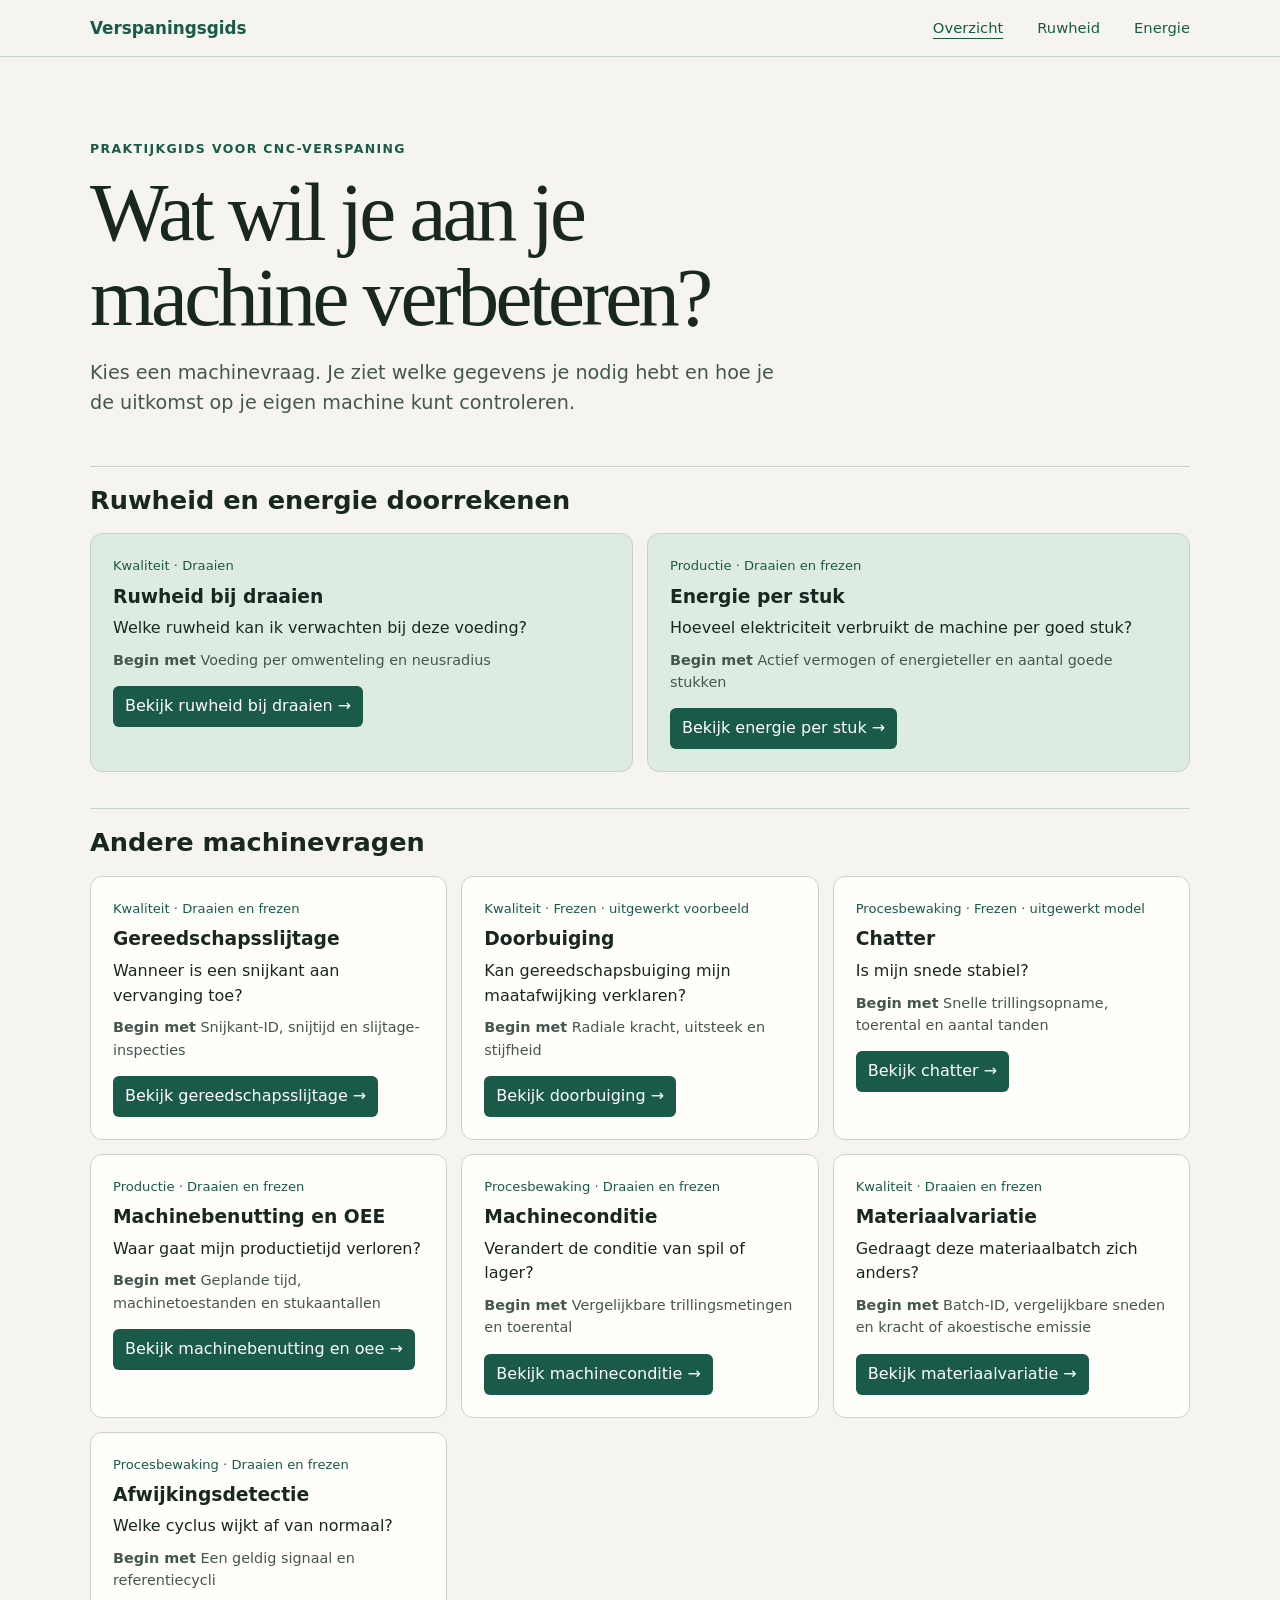
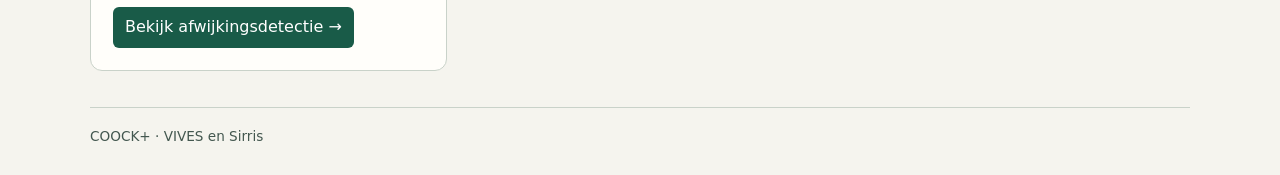
==== index.html @ 27d99ca6 "Voeg modelgebaseerde verspaningsgids toe" ====
<!doctype html>
<html lang="nl-BE">
<head>
  <meta charset="utf-8">
  <meta name="viewport" content="width=device-width, initial-scale=1">
  <title>Overzicht | Verspaningsgids</title>
  <link rel="stylesheet" href="gids.css">
</head>
<body>
<header class="top"><nav class="wrap" aria-label="Hoofdnavigatie">
  <a class="brand" href="index.html">Verspaningsgids</a>
  <div><a href="index.html" aria-current="page">Overzicht</a><a href="ruwheid.html">Ruwheid</a><a href="energie.html">Energie</a></div>
</nav></header>
<main class="wrap">
  <section class="hero">
    <p class="eyebrow">Praktijkgids voor CNC-verspaning</p>
    <h1>Wat wil je aan je<br class="wide"> machine verbeteren?</h1>
    <p class="intro">Kies een machinevraag. Je ziet welke gegevens je nodig hebt en hoe je de uitkomst op je eigen machine kunt controleren.</p>
  </section>
  <section aria-labelledby="ready">
    <div class="section-heading"><h2 id="ready">Ruwheid en energie doorrekenen</h2></div>
    <div class="grid featured">  <article class="card">
    <span class="tag">Kwaliteit · Draaien</span>
    <h3>Ruwheid bij draaien</h3>
    <p>Welke ruwheid kan ik verwachten bij deze voeding?</p>
    <p class="input"><strong>Begin met</strong> Voeding per omwenteling en neusradius</p>
    <a class="button" href="ruwheid.html">Bekijk ruwheid bij draaien <span aria-hidden="true">→</span></a>
  </article>
  <article class="card">
    <span class="tag">Productie · Draaien en frezen</span>
    <h3>Energie per stuk</h3>
    <p>Hoeveel elektriciteit verbruikt de machine per goed stuk?</p>
    <p class="input"><strong>Begin met</strong> Actief vermogen of energieteller en aantal goede stukken</p>
    <a class="button" href="energie.html">Bekijk energie per stuk <span aria-hidden="true">→</span></a>
  </article></div>
  </section>
  <section aria-labelledby="more">
    <div class="section-heading"><h2 id="more">Andere machinevragen</h2></div>
    <div class="grid">  <article class="card">
    <span class="tag">Kwaliteit · Draaien en frezen</span>
    <h3>Gereedschapsslijtage</h3>
    <p>Wanneer is een snijkant aan vervanging toe?</p>
    <p class="input"><strong>Begin met</strong> Snijkant-ID, snijtijd en slijtage-inspecties</p>
    
  <a class="button" href="slijtage.html">Bekijk gereedschapsslijtage <span aria-hidden="true">→</span></a>
  </article>
  <article class="card">
    <span class="tag">Kwaliteit · Frezen · uitgewerkt voorbeeld</span>
    <h3>Doorbuiging</h3>
    <p>Kan gereedschapsbuiging mijn maatafwijking verklaren?</p>
    <p class="input"><strong>Begin met</strong> Radiale kracht, uitsteek en stijfheid</p>
    
  <a class="button" href="doorbuiging.html">Bekijk doorbuiging <span aria-hidden="true">→</span></a>
  </article>
  <article class="card">
    <span class="tag">Procesbewaking · Frezen · uitgewerkt model</span>
    <h3>Chatter</h3>
    <p>Is mijn snede stabiel?</p>
    <p class="input"><strong>Begin met</strong> Snelle trillingsopname, toerental en aantal tanden</p>
    
  <a class="button" href="chatter.html">Bekijk chatter <span aria-hidden="true">→</span></a>
  </article>
  <article class="card">
    <span class="tag">Productie · Draaien en frezen</span>
    <h3>Machinebenutting en OEE</h3>
    <p>Waar gaat mijn productietijd verloren?</p>
    <p class="input"><strong>Begin met</strong> Geplande tijd, machinetoestanden en stukaantallen</p>
    
  <a class="button" href="machinebenutting.html">Bekijk machinebenutting en oee <span aria-hidden="true">→</span></a>
  </article>
  <article class="card">
    <span class="tag">Procesbewaking · Draaien en frezen</span>
    <h3>Machineconditie</h3>
    <p>Verandert de conditie van spil of lager?</p>
    <p class="input"><strong>Begin met</strong> Vergelijkbare trillingsmetingen en toerental</p>
    
  <a class="button" href="machineconditie.html">Bekijk machineconditie <span aria-hidden="true">→</span></a>
  </article>
  <article class="card">
    <span class="tag">Kwaliteit · Draaien en frezen</span>
    <h3>Materiaalvariatie</h3>
    <p>Gedraagt deze materiaalbatch zich anders?</p>
    <p class="input"><strong>Begin met</strong> Batch-ID, vergelijkbare sneden en kracht of akoestische emissie</p>
    
  <a class="button" href="materiaalvariatie.html">Bekijk materiaalvariatie <span aria-hidden="true">→</span></a>
  </article>
  <article class="card">
    <span class="tag">Procesbewaking · Draaien en frezen</span>
    <h3>Afwijkingsdetectie</h3>
    <p>Welke cyclus wijkt af van normaal?</p>
    <p class="input"><strong>Begin met</strong> Een geldig signaal en referentiecycli</p>
    
  <a class="button" href="afwijkingsdetectie.html">Bekijk afwijkingsdetectie <span aria-hidden="true">→</span></a>
  </article></div>
  </section>
</main>
<footer class="wrap">COOCK+ · VIVES en Sirris</footer>
</body>
</html>
---- gids.css ----
:root {
  color-scheme: light;
  --paper: #f5f4ee;
  --ink: #182821;
  --muted: #43574f;
  --line: #c9d2c9;
  --green: #195b48;
  --tint: #deebe2;
  font-family: "DM Sans", system-ui, sans-serif;
  color: var(--ink);
  background: var(--paper);
}
* { box-sizing: border-box; }
body { margin: 0; line-height: 1.55; }
.wrap { width: min(1100px, calc(100% - 40px)); margin-inline: auto; }
.top { border-bottom: 1px solid var(--line); }
nav, nav div { display: flex; align-items: center; gap: clamp(12px, 3vw, 34px); flex-wrap: wrap; }
nav { justify-content: space-between; padding-block: 15px; }
a { color: var(--green); }
nav a { font-size: .92rem; text-decoration: none; }
nav a:hover, nav a[aria-current] { text-decoration: underline; text-underline-offset: 5px; }
.brand { font-weight: 800; font-size: 1.05rem; }
.hero { padding-block: clamp(40px, 7vw, 82px) 36px; }
.eyebrow { text-transform: uppercase; letter-spacing: .11em; font-size: .78rem; font-weight: 750; color: var(--green); }
h1, h2, h3, p { margin: 0; }
h1 { font-family: "Instrument Serif", Georgia, serif; font-weight: 500; font-size: clamp(2.65rem, 7vw, 5.2rem); line-height: 1.02; letter-spacing: -.045em; margin-block: 12px 18px; }
h2 { font-size: clamp(1.23rem, 2.5vw, 1.6rem); line-height: 1.2; }
h3 { font-size: 1.17rem; line-height: 1.25; }
.intro { max-width: 58ch; font-size: clamp(1rem, 2vw, 1.2rem); color: var(--muted); }
.section-heading { border-top: 1px solid var(--line); padding-block: 18px; margin-top: 12px; }
.grid { display: grid; grid-template-columns: repeat(3, minmax(0, 1fr)); gap: 14px; margin-bottom: 36px; }
.featured { grid-template-columns: repeat(2, minmax(0, 1fr)); }
.card { padding: 22px; border: 1px solid var(--line); border-radius: 12px; background: #fffefa; display: grid; align-content: start; gap: 8px; }
.featured .card { background: var(--tint); }
.tag { color: var(--green); font-size: .82rem; }
.input, .caption, figcaption { color: var(--muted); font-size: .9rem; }
.button { justify-self: start; text-decoration: none; color: white; background: var(--green); padding: 8px 12px; margin-top: 7px; border-radius: 6px; }
.button:hover { background: #123c30; }
.lab { display: grid; grid-template-columns: minmax(0, .9fr) minmax(0, 1.1fr); border: 1px solid var(--line); border-radius: 13px; background: #fffefa; overflow: hidden; }
.lab-controls, figure { padding: clamp(16px, 3vw, 30px); }
form { display: grid; gap: 6px; margin-block: 15px; max-width: 340px; }
label { font-weight: 650; }
label span { color: var(--muted); font-size: .82rem; font-weight: 500; margin-left: 5px; }
input { width: 100%; font: inherit; color: inherit; border: 1px solid #80948a; border-radius: 5px; padding: 7px 10px; margin-bottom: 6px; }
input[aria-invalid="true"] { border-color: #963318; }
:focus-visible { outline: 3px solid #925419; outline-offset: 3px; }
.result { margin-top: 18px; padding-top: 12px; border-top: 1px solid var(--line); }
.result span { color: var(--muted); font-size: .9rem; }
output { display: block; font-size: clamp(1.8rem, 4vw, 2.8rem); color: var(--green); font-weight: 750; }
figure { margin: 0; background: var(--tint); display: grid; align-content: center; gap: 12px; }
canvas { width: 100%; height: 190px; display: block; }
.reading { margin-block: 40px; max-width: 820px; }
.sources { margin-top: 15px; }
.sources div { padding-block: 12px; border-bottom: 1px solid var(--line); }
dt { font-weight: 750; }
dt span { font-weight: 500; font-size: .85rem; color: var(--green); display: inline-block; margin-left: 8px; }
dd { margin: 4px 0 0; color: var(--muted); }
details { padding: 12px 15px; background: #fffefa; border: 1px solid var(--line); border-radius: 6px; }
summary { cursor: pointer; font-weight: 650; }
details p { margin-top: 10px; }
footer { border-top: 1px solid var(--line); padding-block: 18px 28px; margin-top: 32px; font-size: .85rem; color: var(--muted); }
@media (max-width: 720px) {
  .grid { grid-template-columns: repeat(2, minmax(0, 1fr)); }
  .lab { grid-template-columns: 1fr; }
}
@media (max-width: 480px) {
  .grid { grid-template-columns: 1fr; }
  .wide { display: none; }
}
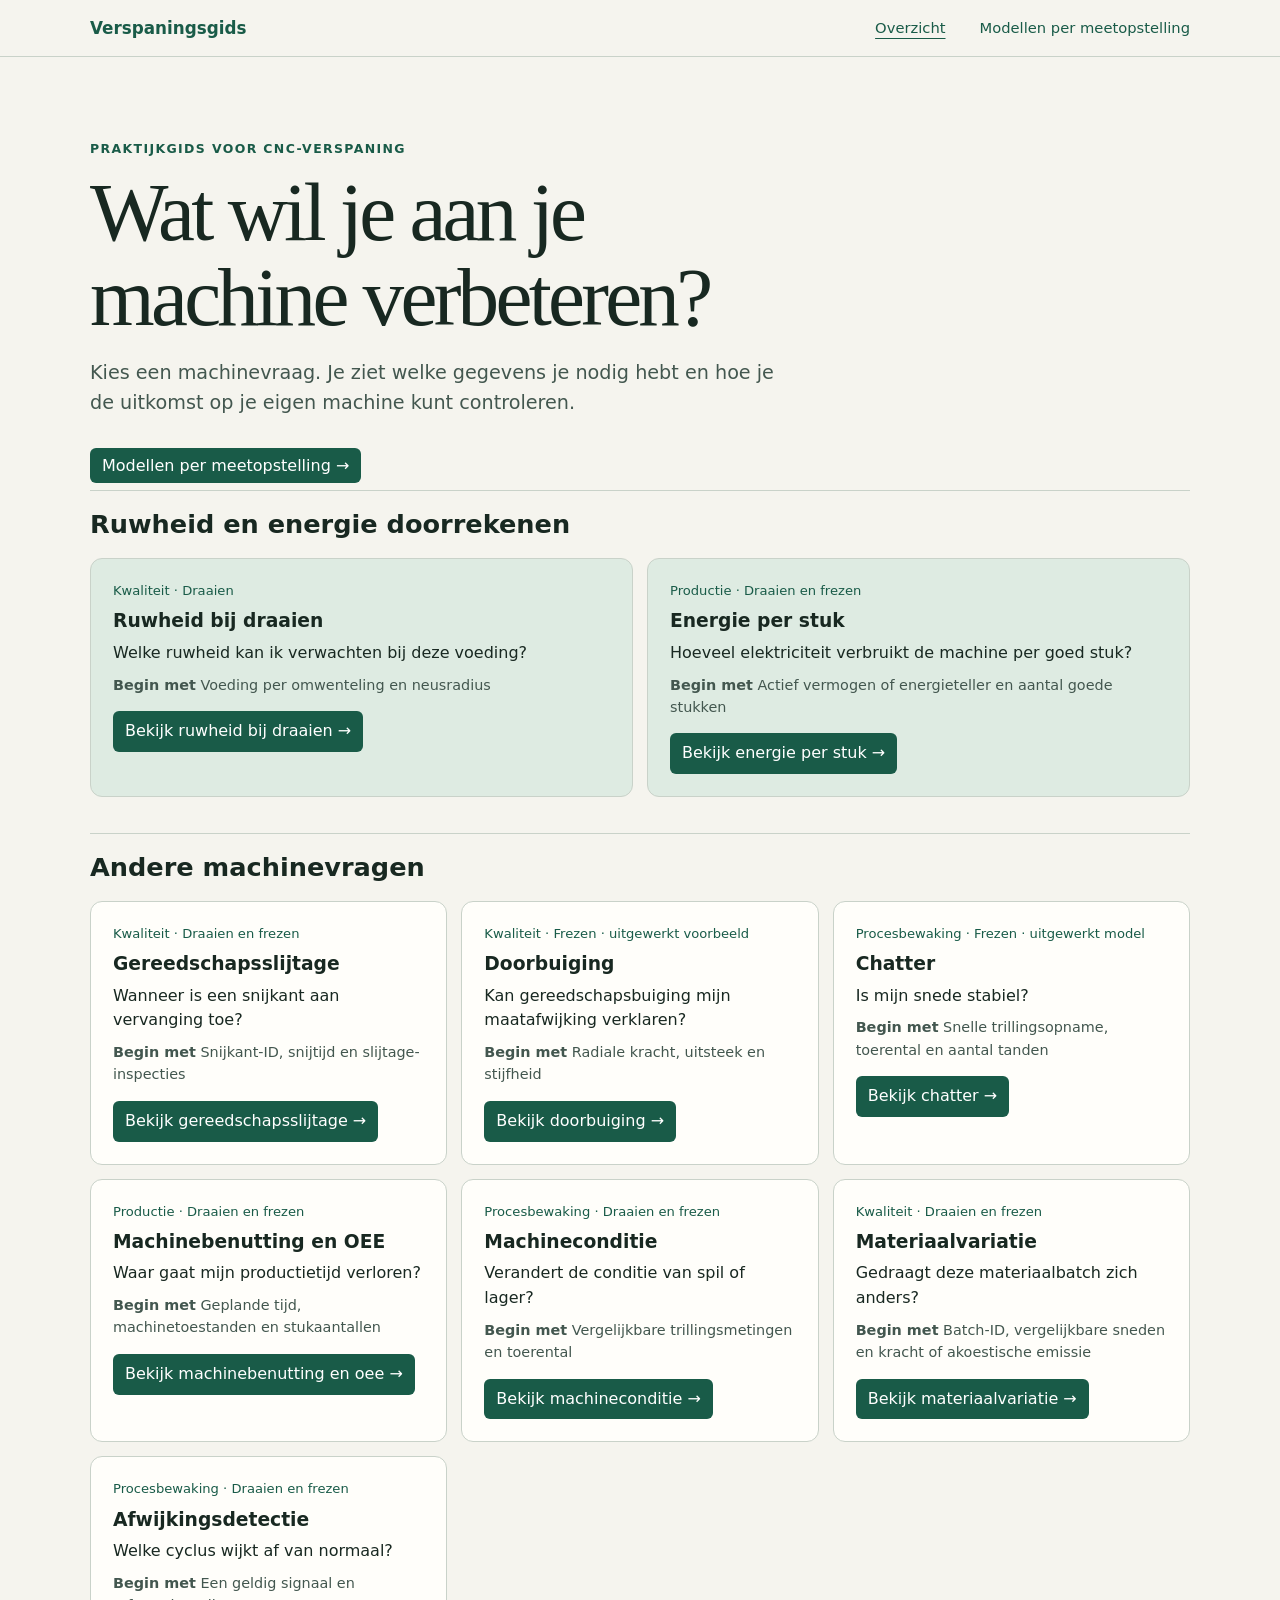
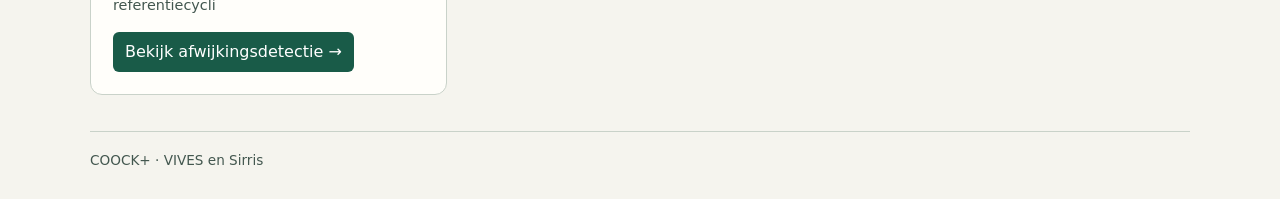
==== commit 1c94ab5f: "Voeg modellen per meetopstelling toe aan de verspaningsgids" ====
--- a/index.html
+++ b/index.html
@@ -9,7 +9,10 @@
 <body>
 <header class="top"><nav class="wrap" aria-label="Hoofdnavigatie">
   <a class="brand" href="index.html">Verspaningsgids</a>
-  <div><a href="index.html" aria-current="page">Overzicht</a><a href="ruwheid.html">Ruwheid</a><a href="energie.html">Energie</a></div>
+  <div>
+    <a href="index.html" aria-current="page">Overzicht</a>
+    <a href="bronnen.html">Modellen per meetopstelling</a>
+  </div>
 </nav></header>
 <main class="wrap">
   <section class="hero">
@@ -17,6 +20,7 @@
     <h1>Wat wil je aan je<br class="wide"> machine verbeteren?</h1>
     <p class="intro">Kies een machinevraag. Je ziet welke gegevens je nodig hebt en hoe je de uitkomst op je eigen machine kunt controleren.</p>
   </section>
+  <p><a class="button" href="bronnen.html">Modellen per meetopstelling →</a></p>
   <section aria-labelledby="ready">
     <div class="section-heading"><h2 id="ready">Ruwheid en energie doorrekenen</h2></div>
     <div class="grid featured">  <article class="card">
--- a/gids.css
+++ b/gids.css
@@ -67,3 +67,27 @@
   .grid { grid-template-columns: 1fr; }
   .wide { display: none; }
 }
+select { font: inherit; width: 100%; padding: 8px; border: 1px solid #80948a; border-radius: 5px; } .trial-result { font-size: 1.25rem; }
+
+.source-matrix { overflow-x: auto; margin-block: 18px; }
+.source-matrix table { width: 100%; min-width: 62rem; border-spacing: 0; table-layout: fixed; }
+.source-matrix caption { text-align: left; font-weight: 700; margin-bottom: .6rem; }
+.source-matrix th, .source-matrix td { padding: .65rem .45rem; text-align: left; vertical-align: top; border-bottom: 1px solid var(--line); font-size: .9rem; overflow-wrap: break-word; }
+.source-matrix thead th { background: var(--tint); }
+.source-matrix th:first-child { position: sticky; left: 0; width: 8rem; background: #fffefa; border-right: 1px solid var(--line); }
+.source-matrix details { background: transparent; border: 0; padding: 0; }
+.source-matrix summary { font-weight: 500; }
+.source-matrix details[open] p { color: var(--muted); }
+
+.source-matrix .input-missing, .source-matrix .matrix-key { background: #e6e6e6; color: #444; }
+.source-matrix .matrix-key { display: inline-block; padding: .15rem .45rem; font-size: .85rem; font-weight: 500; }
+.source-matrix .input-missing small { display: block; margin-top: .25rem; line-height: 1.35; }
+
+.source-matrix .ideal { background: #d9efde; color: #18472b; }
+
+#opstellingen li { margin-block: .5rem; }
+.model-status { display: inline-block; padding: .1em .5em; border-radius: .35em; font-size: .82em; font-weight: 700; }
+.model-status.direct { background: #d9efde; color: #18472b; }
+.model-status.estimate { background: #fff0cc; color: #634508; }
+.model-status.indicator { background: #e1edf4; color: #244661; }
+.model-status.missing { background: #e6e6e6; color: #444; }
